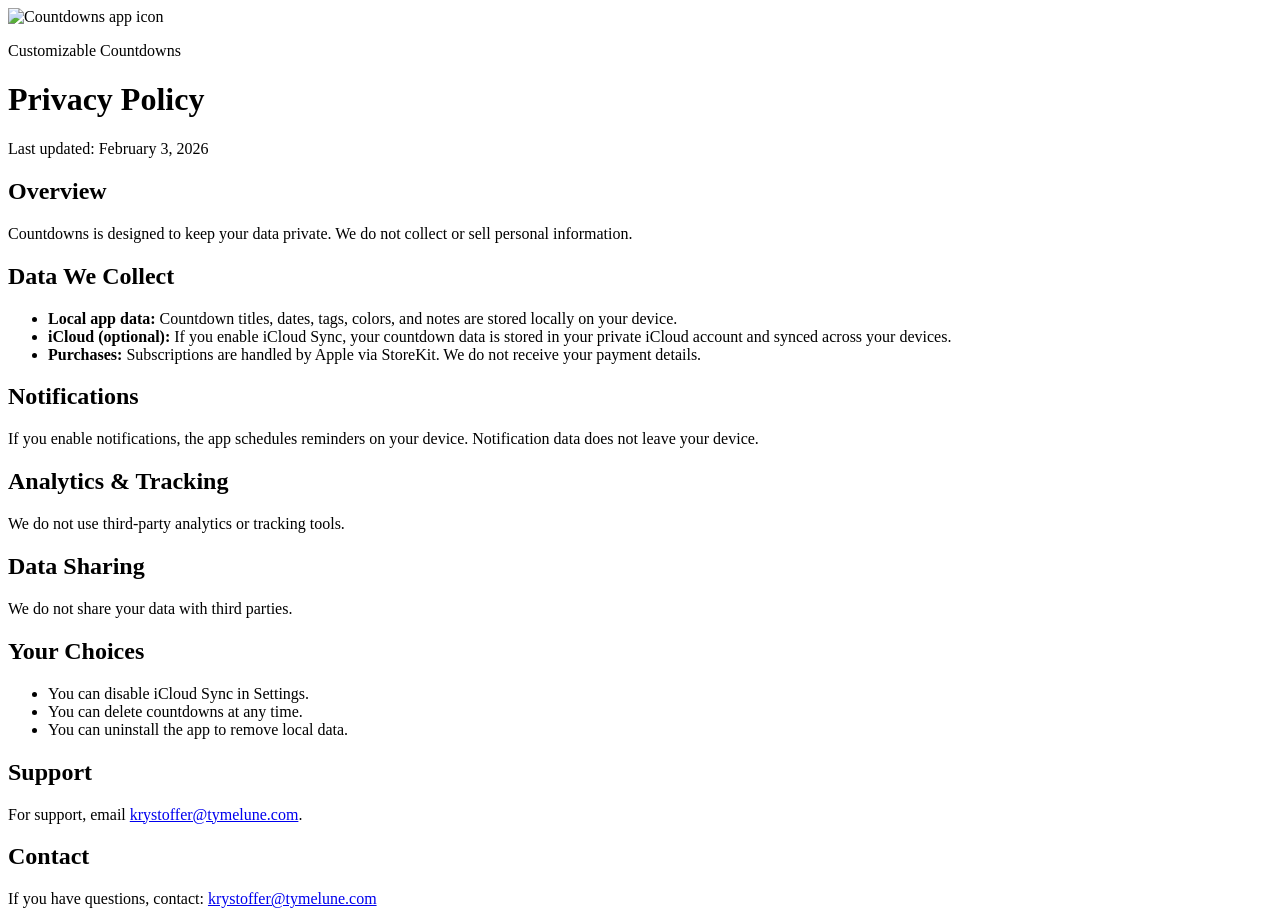
==== index.html @ 639a3c03 "Update support and contact email Replace the outdated address with krystoffer@tymelune.com in both s" ====
<!doctype html>
<html lang="en">
  <head>
    <meta charset="utf-8" />
    <meta name="viewport" content="width=device-width, initial-scale=1" />
    <title>Privacy Policy — Countdowns</title>
    <meta name="description" content="Privacy Policy for the Countdowns iOS app." />
    <link rel="icon" type="image/png" href="app-icon.png" />
    <link rel="stylesheet" href="styles.css" />
  </head>
  <body>
    <main class="page">
      <header class="hero">
        <div class="hero-top">
          <img class="app-icon" src="app-icon.png" alt="Countdowns app icon" />
          <div>
            <p class="eyebrow">Customizable Countdowns</p>
            <h1>Privacy Policy</h1>
            <p class="updated">Last updated: February 3, 2026</p>
          </div>
        </div>
      </header>

      <section>
        <h2>Overview</h2>
        <p>
          Countdowns is designed to keep your data private. We do not collect or
          sell personal information.
        </p>
      </section>

      <section>
        <h2>Data We Collect</h2>
        <ul>
          <li>
            <strong>Local app data:</strong> Countdown titles, dates, tags, colors,
            and notes are stored locally on your device.
          </li>
          <li>
            <strong>iCloud (optional):</strong> If you enable iCloud Sync, your
            countdown data is stored in your private iCloud account and synced
            across your devices.
          </li>
          <li>
            <strong>Purchases:</strong> Subscriptions are handled by Apple via
            StoreKit. We do not receive your payment details.
          </li>
        </ul>
      </section>

      <section>
        <h2>Notifications</h2>
        <p>
          If you enable notifications, the app schedules reminders on your
          device. Notification data does not leave your device.
        </p>
      </section>

      <section>
        <h2>Analytics &amp; Tracking</h2>
        <p>We do not use third-party analytics or tracking tools.</p>
      </section>

      <section>
        <h2>Data Sharing</h2>
        <p>We do not share your data with third parties.</p>
      </section>

      <section>
        <h2>Your Choices</h2>
        <ul>
          <li>You can disable iCloud Sync in Settings.</li>
          <li>You can delete countdowns at any time.</li>
          <li>You can uninstall the app to remove local data.</li>
        </ul>
      </section>

      <section>
        <h2>Support</h2>
        <p>
          For support, email
          <a href="mailto:krystoffer@tymelune.com">krystoffer@tymelune.com</a>.
        </p>
      </section>

      <section>
        <h2>Contact</h2>
        <p>
          If you have questions, contact:
          <a href="mailto:krystoffer@tymelune.com">krystoffer@tymelune.com</a>
        </p>
      </section>
    </main>
  </body>
</html>
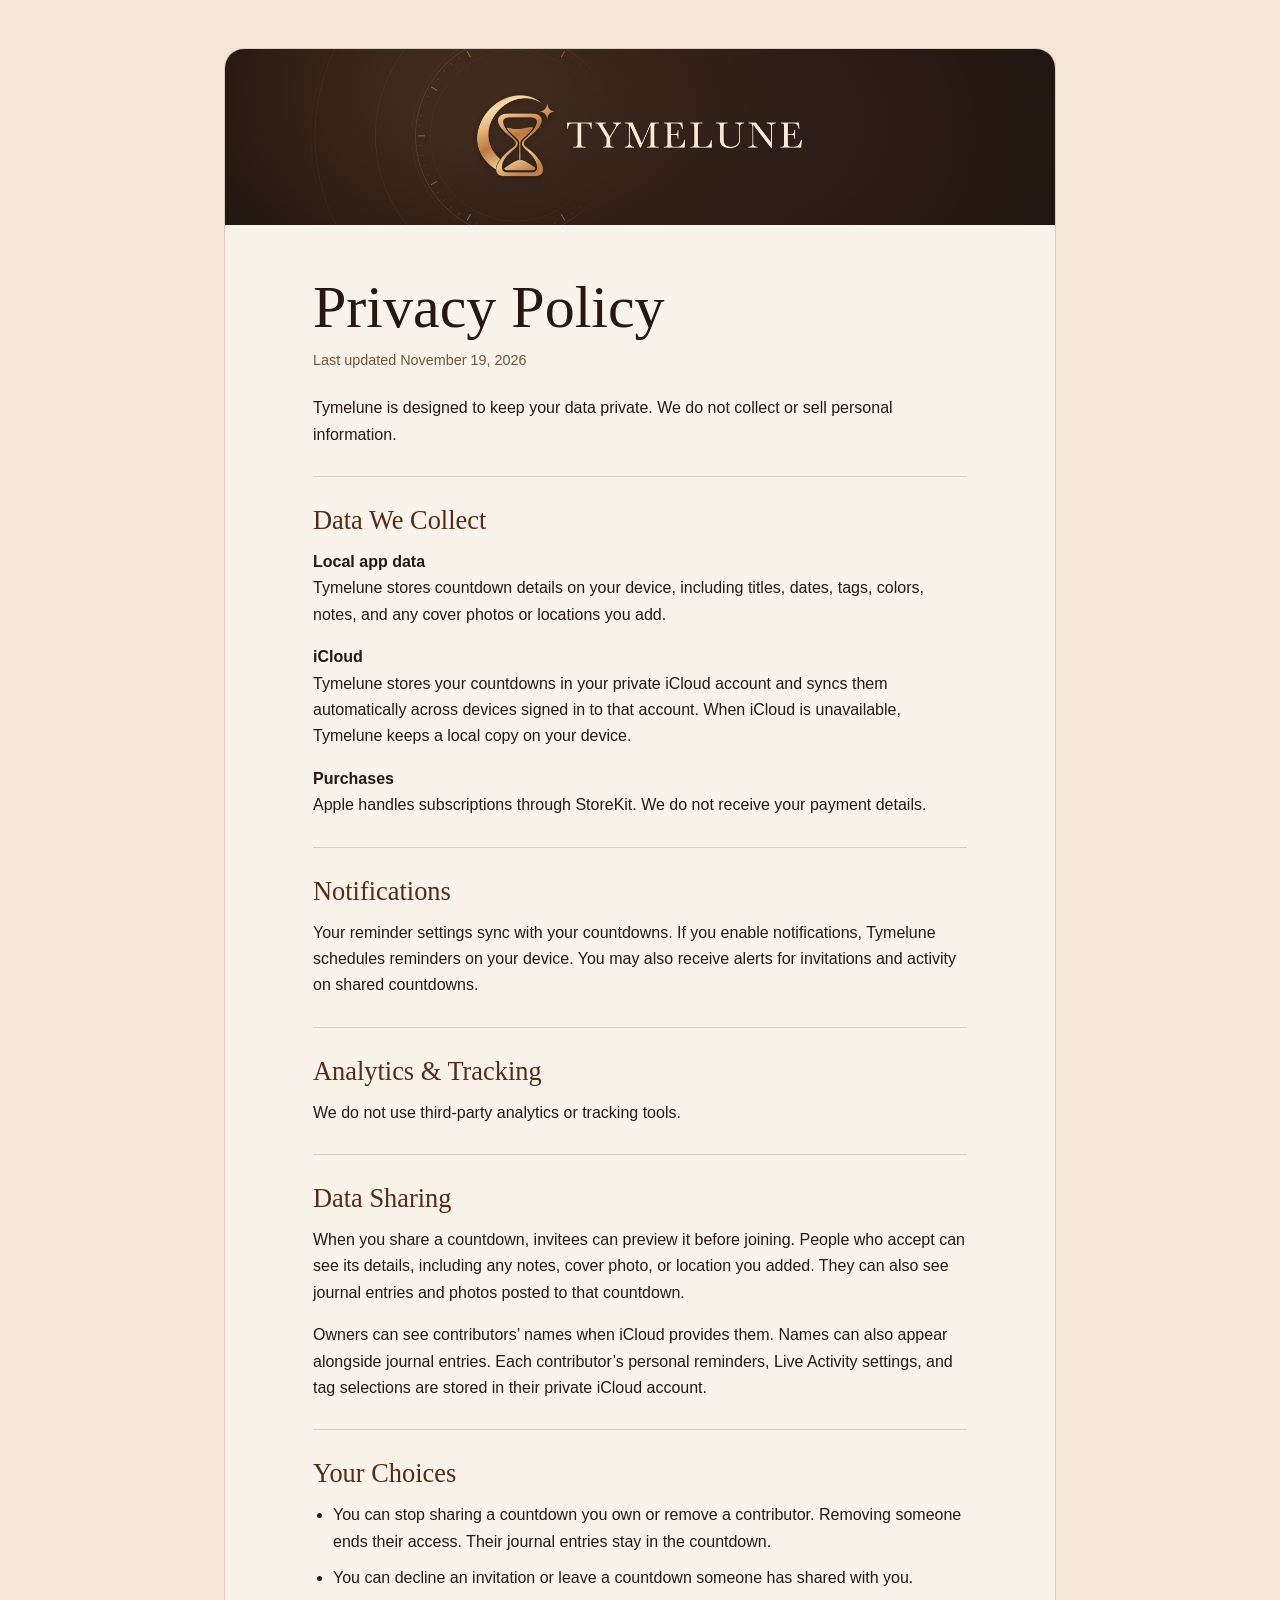
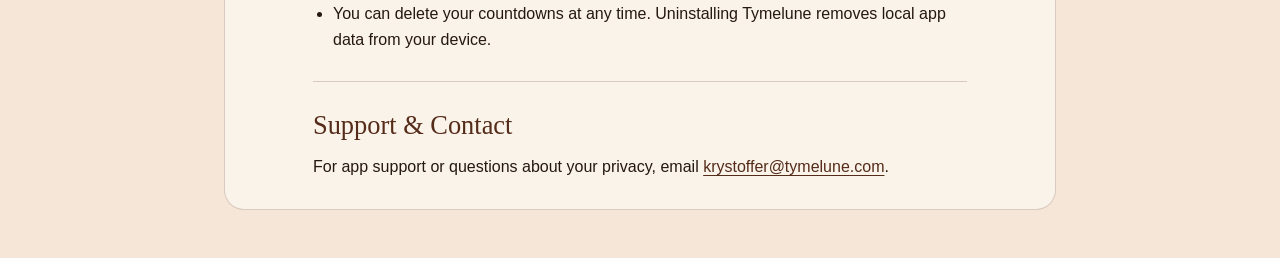
==== commit 8fb2dd66: "Refresh Tymelune privacy policy page Rebrand the page for Tymelune, clarify iCloud syncing and share" ====
--- a/index.html
+++ b/index.html
@@ -3,57 +3,37 @@
   <head>
     <meta charset="utf-8" />
     <meta name="viewport" content="width=device-width, initial-scale=1" />
-    <title>Privacy Policy — Countdowns</title>
-    <meta name="description" content="Privacy Policy for the Countdowns iOS app." />
+    <title>Privacy Policy — Tymelune</title>
+    <meta name="description" content="How Tymelune stores and syncs your countdowns, what others can see when you share one, and how to contact support." />
     <link rel="icon" type="image/png" href="app-icon.png" />
     <link rel="stylesheet" href="styles.css" />
   </head>
   <body>
     <main class="page">
-      <header class="hero">
-        <div class="hero-top">
-          <img class="app-icon" src="app-icon.png" alt="Countdowns app icon" />
-          <div>
-            <p class="eyebrow">Customizable Countdowns</p>
-            <h1>Privacy Policy</h1>
-            <p class="updated">Last updated: February 3, 2026</p>
-          </div>
+      <header>
+        <img class="wordmark" src="tymelune-header.jpg" width="1600" height="686" alt="Tymelune" />
+        <div class="intro">
+          <h1>Privacy Policy</h1>
+          <p class="updated">Last updated <time datetime="2026-11-19">November 19, 2026</time></p>
+          <p>Tymelune is designed to keep your data private. We do not collect or sell personal information.</p>
         </div>
       </header>
 
       <section>
-        <h2>Overview</h2>
-        <p>
-          Countdowns is designed to keep your data private. We do not collect or
-          sell personal information.
-        </p>
-      </section>
-
-      <section>
         <h2>Data We Collect</h2>
-        <ul>
-          <li>
-            <strong>Local app data:</strong> Countdown titles, dates, tags, colors,
-            and notes are stored locally on your device.
-          </li>
-          <li>
-            <strong>iCloud (optional):</strong> If you enable iCloud Sync, your
-            countdown data is stored in your private iCloud account and synced
-            across your devices.
-          </li>
-          <li>
-            <strong>Purchases:</strong> Subscriptions are handled by Apple via
-            StoreKit. We do not receive your payment details.
-          </li>
-        </ul>
+        <dl>
+          <dt>Local app data</dt>
+          <dd>Tymelune stores countdown details on your device, including titles, dates, tags, colors, notes, and any cover photos or locations you add.</dd>
+          <dt>iCloud</dt>
+          <dd>Tymelune stores your countdowns in your private iCloud account and syncs them automatically across devices signed in to that account. When iCloud is unavailable, Tymelune keeps a local copy on your device.</dd>
+          <dt>Purchases</dt>
+          <dd>Apple handles subscriptions through StoreKit. We do not receive your payment details.</dd>
+        </dl>
       </section>
 
       <section>
         <h2>Notifications</h2>
-        <p>
-          If you enable notifications, the app schedules reminders on your
-          device. Notification data does not leave your device.
-        </p>
+        <p>Your reminder settings sync with your countdowns. If you enable notifications, Tymelune schedules reminders on your device. You may also receive alerts for invitations and activity on shared countdowns.</p>
       </section>
 
       <section>
@@ -63,32 +43,22 @@
 
       <section>
         <h2>Data Sharing</h2>
-        <p>We do not share your data with third parties.</p>
+        <p>When you share a countdown, invitees can preview it before joining. People who accept can see its details, including any notes, cover photo, or location you added. They can also see journal entries and photos posted to that countdown.</p>
+        <p>Owners can see contributors’ names when iCloud provides them. Names can also appear alongside journal entries. Each contributor’s personal reminders, Live Activity settings, and tag selections are stored in their private iCloud account.</p>
       </section>
 
       <section>
         <h2>Your Choices</h2>
         <ul>
-          <li>You can disable iCloud Sync in Settings.</li>
-          <li>You can delete countdowns at any time.</li>
-          <li>You can uninstall the app to remove local data.</li>
+          <li>You can stop sharing a countdown you own or remove a contributor. Removing someone ends their access. Their journal entries stay in the countdown.</li>
+          <li>You can decline an invitation or leave a countdown someone has shared with you.</li>
+          <li>You can delete your countdowns at any time. Uninstalling Tymelune removes local app data from your device.</li>
         </ul>
       </section>
 
       <section>
-        <h2>Support</h2>
-        <p>
-          For support, email
-          <a href="mailto:krystoffer@tymelune.com">krystoffer@tymelune.com</a>.
-        </p>
-      </section>
-
-      <section>
-        <h2>Contact</h2>
-        <p>
-          If you have questions, contact:
-          <a href="mailto:krystoffer@tymelune.com">krystoffer@tymelune.com</a>
-        </p>
+        <h2>Support &amp; Contact</h2>
+        <p>For app support or questions about your privacy, email <a href="mailto:krystoffer@tymelune.com">krystoffer@tymelune.com</a>.</p>
       </section>
     </main>
   </body>
--- a/styles.css
+++ b/styles.css
@@ -0,0 +1,123 @@
+:root {
+  color-scheme: light dark;
+  --background: #f6e6d7;
+  --paper: #faf3ea;
+  --text: #251811;
+  --accent: #552b19;
+  --muted: #705642;
+  --border: rgb(85 43 25 / 20%);
+  --heading-font: "Cormorant Garamond", "Iowan Old Style", Palatino, Georgia, serif;
+  font-family: -apple-system, BlinkMacSystemFont, "Helvetica Neue", sans-serif;
+}
+
+@media (prefers-color-scheme: dark) {
+  :root {
+    --background: #17120f;
+    --paper: #20160f;
+    --text: #fff4e9;
+    --accent: #f6ca9f;
+    --muted: #d0bba8;
+    --border: rgb(246 202 159 / 24%);
+  }
+}
+
+* {
+  box-sizing: border-box;
+}
+
+body {
+  margin: 0;
+  padding: clamp(1rem, 4vw, 3rem) 1rem;
+  background: var(--background);
+  color: var(--text);
+  line-height: 1.65;
+}
+
+.page {
+  max-width: 52rem;
+  margin: 0 auto;
+  overflow: hidden;
+  background: var(--paper);
+  border: 1px solid var(--border);
+  border-radius: 1.25rem;
+}
+
+.wordmark {
+  display: block;
+  width: 100%;
+  height: clamp(9.5rem, 20vw, 11rem);
+  object-fit: cover;
+}
+
+.intro,
+section {
+  margin-inline: clamp(1.25rem, 7vw, 5.5rem);
+  padding-block: 1.75rem;
+}
+
+.intro {
+  padding-top: clamp(2rem, 5vw, 3rem);
+}
+
+h1,
+h2 {
+  margin: 0;
+  font-family: var(--heading-font);
+  font-weight: 500;
+  line-height: 1.15;
+}
+
+h1 {
+  font-size: clamp(2.25rem, 6vw, 3.75rem);
+}
+
+.updated {
+  margin: 0.45rem 0 1.4rem;
+  color: var(--muted);
+  font-size: 0.9rem;
+}
+
+section {
+  border-top: 1px solid var(--border);
+}
+
+h2 {
+  margin-bottom: 0.85rem;
+  color: var(--accent);
+  font-size: 1.65rem;
+}
+
+p,
+dl,
+dd,
+ul {
+  margin: 0;
+}
+
+p + p,
+dd + dt {
+  margin-top: 1rem;
+}
+
+dt {
+  font-weight: 600;
+}
+
+ul {
+  padding-left: 1.25rem;
+}
+
+li + li {
+  margin-top: 0.6rem;
+}
+
+a {
+  color: var(--accent);
+  text-underline-offset: 0.18em;
+  overflow-wrap: anywhere;
+}
+
+a:focus-visible {
+  outline: 2px solid currentColor;
+  outline-offset: 3px;
+}
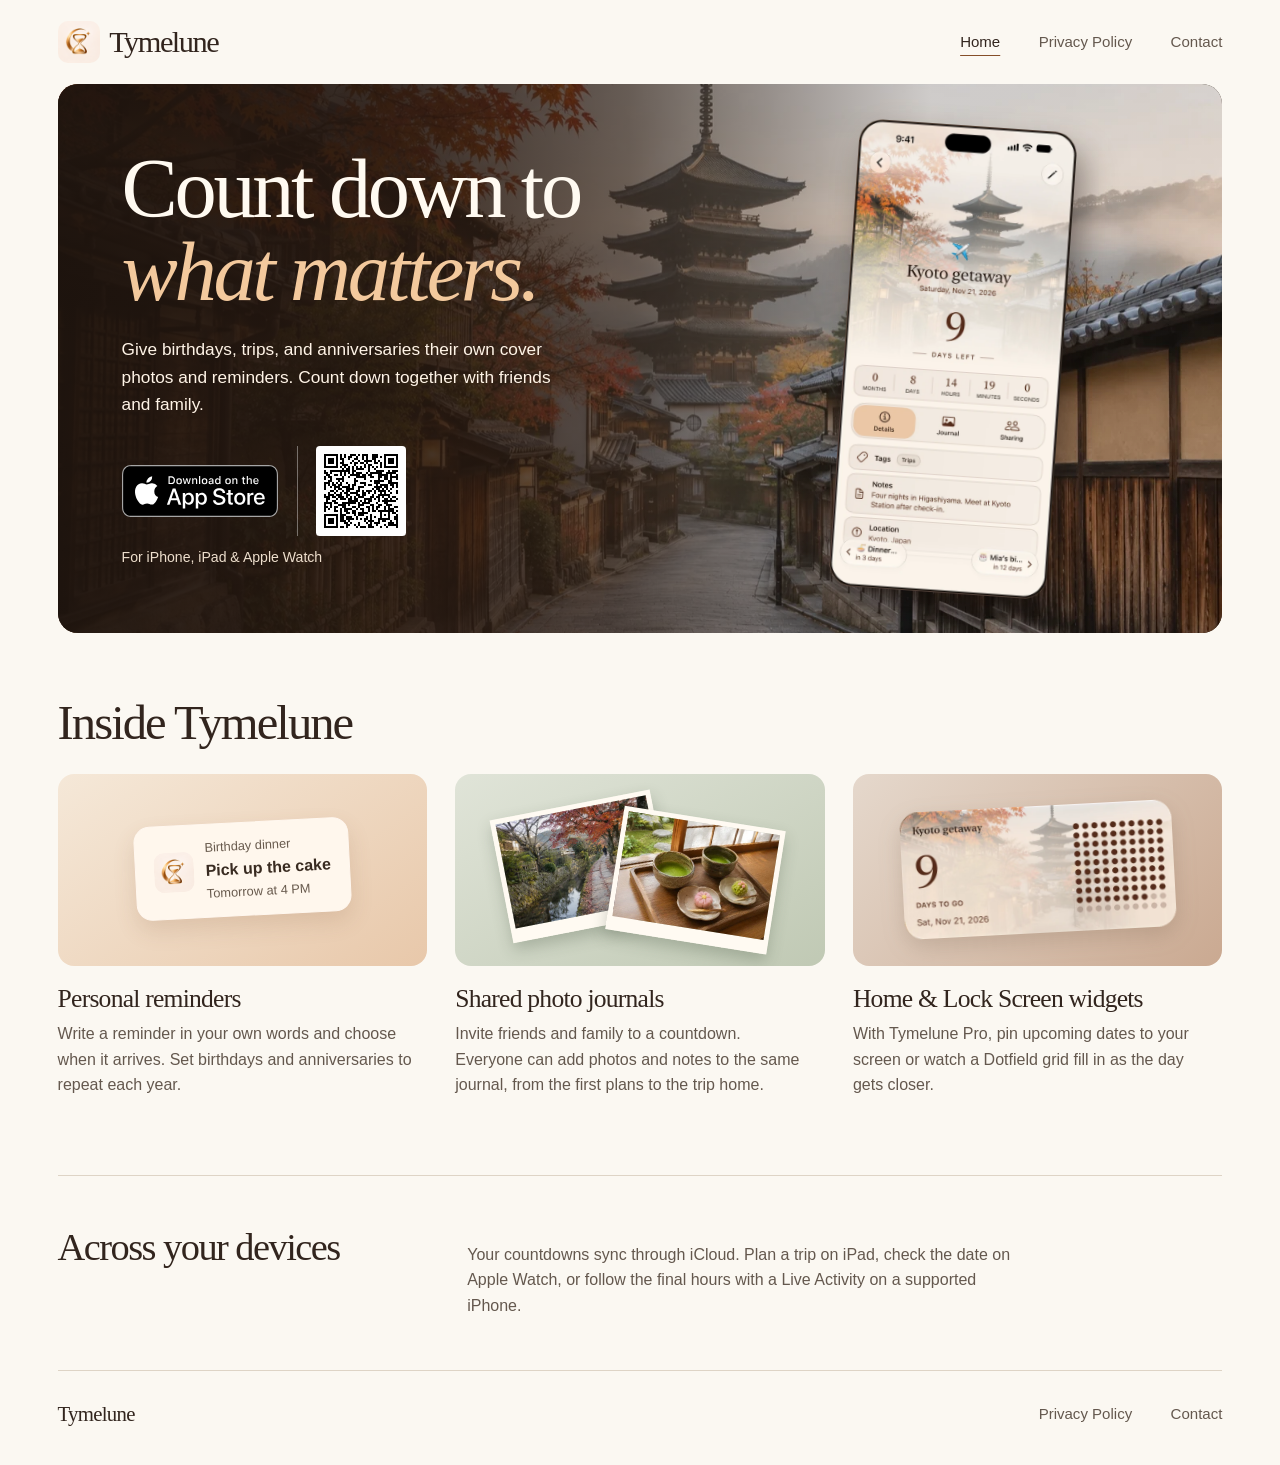
==== commit 0b55775a: "Add Tymelune homepage, privacy policy, and contact pages" ====
--- a/index.html
+++ b/index.html
@@ -3,63 +3,91 @@
   <head>
     <meta charset="utf-8" />
     <meta name="viewport" content="width=device-width, initial-scale=1" />
-    <title>Privacy Policy — Tymelune</title>
-    <meta name="description" content="How Tymelune stores and syncs your countdowns, what others can see when you share one, and how to contact support." />
+    <title>Tymelune — Countdowns &amp; Widgets</title>
+    <meta name="description" content="Count down to birthdays, trips, and anniversaries with personal reminders, shared photo journals, and widgets. Download Tymelune for iPhone, iPad, and Apple Watch." />
     <link rel="icon" type="image/png" href="app-icon.png" />
     <link rel="stylesheet" href="styles.css" />
   </head>
   <body>
-    <main class="page">
-      <header>
-        <img class="wordmark" src="tymelune-header.jpg" width="1600" height="686" alt="Tymelune" />
-        <div class="intro">
-          <h1>Privacy Policy</h1>
-          <p class="updated">Last updated <time datetime="2026-11-19">November 19, 2026</time></p>
-          <p>Tymelune is designed to keep your data private. We do not collect or sell personal information.</p>
+    <a class="skip-link" href="#main">Skip to content</a>
+    <header class="site-header">
+      <div class="shell masthead">
+        <a class="brand" href="index.html" aria-label="Tymelune home">
+          <img src="app-icon.png" alt="" width="42" height="42" />
+          Tymelune
+        </a>
+        <nav class="primary-nav" aria-label="Main navigation">
+          <a href="index.html" aria-current="page">Home</a>
+          <a href="privacy.html">Privacy Policy</a>
+          <a href="contact.html">Contact</a>
+        </nav>
+      </div>
+    </header>
+
+    <main id="main" class="shell">
+      <section class="hero" aria-labelledby="hero-title">
+        <img class="hero-landscape" src="assets/kyoto.webp" width="1450" height="966" alt="" fetchpriority="high" />
+        <div class="hero-copy">
+          <h1 id="hero-title">Count down to<br /><em>what matters.</em></h1>
+          <p>Give birthdays, trips, and anniversaries their own cover photos and reminders. Count down together with friends and family.</p>
+          <div class="download">
+            <a class="store-badge" href="https://apps.apple.com/us/app/tymelune-countdowns-widgets/id6758598164">
+              <img src="assets/app-store-badge.svg" width="156" height="52" alt="Download Tymelune on the App Store" />
+            </a>
+            <a class="scan-link" href="https://apps.apple.com/us/app/tymelune-countdowns-widgets/id6758598164" aria-label="Open Tymelune on the App Store">
+              <img src="assets/app-store-qr.png" width="90" height="90" alt="QR code for the Tymelune App Store listing" />
+            </a>
+          </div>
+          <p class="platforms">For iPhone, iPad &amp; Apple Watch</p>
         </div>
-      </header>
-
-      <section>
-        <h2>Data We Collect</h2>
-        <dl>
-          <dt>Local app data</dt>
-          <dd>Tymelune stores countdown details on your device, including titles, dates, tags, colors, notes, and any cover photos or locations you add.</dd>
-          <dt>iCloud</dt>
-          <dd>Tymelune stores your countdowns in your private iCloud account and syncs them automatically across devices signed in to that account. When iCloud is unavailable, Tymelune keeps a local copy on your device.</dd>
-          <dt>Purchases</dt>
-          <dd>Apple handles subscriptions through StoreKit. We do not receive your payment details.</dd>
-        </dl>
+        <div class="hero-device">
+          <img src="assets/countdown-detail.webp" width="524" height="1126" alt="Tymelune showing nine days until a Kyoto getaway, with a cover photo, notes, and a shared journal." />
+        </div>
       </section>
 
-      <section>
-        <h2>Notifications</h2>
-        <p>Your reminder settings sync with your countdowns. If you enable notifications, Tymelune schedules reminders on your device. You may also receive alerts for invitations and activity on shared countdowns.</p>
+      <section class="features" aria-labelledby="features-title">
+        <h2 id="features-title">Inside Tymelune</h2>
+        <div class="feature-grid">
+          <article>
+            <div class="feature-art reminder-art" aria-hidden="true">
+              <div class="reminder">
+                <img src="app-icon.png" width="40" height="40" alt="" />
+                <div><span>Birthday dinner</span><strong>Pick up the cake</strong><small>Tomorrow at 4 PM</small></div>
+              </div>
+            </div>
+            <h3>Personal reminders</h3>
+            <p>Write a reminder in your own words and choose when it arrives. Set birthdays and anniversaries to repeat each year.</p>
+          </article>
+          <article>
+            <div class="feature-art journal-art" aria-hidden="true">
+              <img class="print print-walk" src="assets/canal-walk.webp" width="700" height="466" alt="" loading="lazy" />
+              <img class="print print-tea" src="assets/tea-house.webp" width="450" height="300" alt="" loading="lazy" />
+            </div>
+            <h3>Shared photo journals</h3>
+            <p>Invite friends and family to a countdown. Everyone can add photos and notes to the same journal, from the first plans to the trip home.</p>
+          </article>
+          <article>
+            <div class="feature-art widget-art">
+              <img src="assets/dotfield-widget.webp" width="650" height="304" alt="A Dotfield widget showing the days left until a Kyoto trip." loading="lazy" />
+            </div>
+            <h3>Home &amp; Lock Screen widgets</h3>
+            <p>With Tymelune Pro, pin upcoming dates to your screen or watch a Dotfield grid fill in as the day gets closer.</p>
+          </article>
+        </div>
       </section>
 
-      <section>
-        <h2>Analytics &amp; Tracking</h2>
-        <p>We do not use third-party analytics or tracking tools.</p>
-      </section>
-
-      <section>
-        <h2>Data Sharing</h2>
-        <p>When you share a countdown, invitees can preview it before joining. People who accept can see its details, including any notes, cover photo, or location you added. They can also see journal entries and photos posted to that countdown.</p>
-        <p>Owners can see contributors’ names when iCloud provides them. Names can also appear alongside journal entries. Each contributor’s personal reminders, Live Activity settings, and tag selections are stored in their private iCloud account.</p>
-      </section>
-
-      <section>
-        <h2>Your Choices</h2>
-        <ul>
-          <li>You can stop sharing a countdown you own or remove a contributor. Removing someone ends their access. Their journal entries stay in the countdown.</li>
-          <li>You can decline an invitation or leave a countdown someone has shared with you.</li>
-          <li>You can delete your countdowns at any time. Uninstalling Tymelune removes local app data from your device.</li>
-        </ul>
-      </section>
-
-      <section>
-        <h2>Support &amp; Contact</h2>
-        <p>For app support or questions about your privacy, email <a href="mailto:krystoffer@tymelune.com">krystoffer@tymelune.com</a>.</p>
+      <section class="device-sync" aria-labelledby="sync-title">
+        <h2 id="sync-title">Across your devices</h2>
+        <p>Your countdowns sync through iCloud. Plan a trip on iPad, check the date on Apple Watch, or follow the final hours with a Live Activity on a supported iPhone.</p>
       </section>
     </main>
+
+    <footer class="shell site-footer">
+      <a class="footer-brand" href="index.html">Tymelune</a>
+      <nav aria-label="Footer navigation">
+        <a href="privacy.html">Privacy Policy</a>
+        <a href="contact.html">Contact</a>
+      </nav>
+    </footer>
   </body>
 </html>
--- a/styles.css
+++ b/styles.css
@@ -1,123 +1,224 @@
 :root {
   color-scheme: light dark;
-  --background: #f6e6d7;
-  --paper: #faf3ea;
-  --text: #251811;
-  --accent: #552b19;
-  --muted: #705642;
-  --border: rgb(85 43 25 / 20%);
-  --heading-font: "Cormorant Garamond", "Iowan Old Style", Palatino, Georgia, serif;
-  font-family: -apple-system, BlinkMacSystemFont, "Helvetica Neue", sans-serif;
+  --paper: #fbf8f2;
+  --panel: #f4ecdf;
+  --ink: #32251e;
+  --muted: #64584e;
+  --accent: #854e29;
+  --line: #ded4c6;
+  --serif: "Iowan Old Style", "Palatino Linotype", Palatino, Georgia, serif;
+  font-family: -apple-system, BlinkMacSystemFont, "Segoe UI", sans-serif;
+  color: var(--ink);
+  background: var(--paper);
 }
 
 @media (prefers-color-scheme: dark) {
   :root {
-    --background: #17120f;
-    --paper: #20160f;
-    --text: #fff4e9;
-    --accent: #f6ca9f;
-    --muted: #d0bba8;
-    --border: rgb(246 202 159 / 24%);
+    --paper: #201b17;
+    --panel: #2b241e;
+    --ink: #f8eee2;
+    --muted: #c8b9a9;
+    --accent: #edb587;
+    --line: #493d33;
   }
 }
 
-* {
-  box-sizing: border-box;
-}
-
-body {
-  margin: 0;
-  padding: clamp(1rem, 4vw, 3rem) 1rem;
-  background: var(--background);
-  color: var(--text);
-  line-height: 1.65;
-}
-
-.page {
-  max-width: 52rem;
-  margin: 0 auto;
+* { box-sizing: border-box; }
+body { margin: 0; line-height: 1.6; }
+img { display: block; max-width: 100%; }
+h1, h2, h3, p, dl, dd { margin: 0; }
+h1, h2, h3, .brand, .footer-brand {
+  font-family: var(--serif);
+  font-weight: 500;
+  line-height: 1.08;
+}
+h1, h2 { letter-spacing: -.04em; }
+h1 { font-size: clamp(2.75rem, 5.6vw, 5rem); }
+h2 { font-size: clamp(2.2rem, 3.8vw, 3.3rem); }
+h3 { font-size: clamp(1.5rem, 2vw, 1.85rem); letter-spacing: -.03em; }
+a { color: var(--accent); text-underline-offset: .22em; }
+a:focus-visible { outline: 3px solid currentColor; outline-offset: 4px; }
+.shell { width: min(78rem, calc(100% - clamp(2rem, 9vw, 9rem))); margin-inline: auto; }
+.skip-link { position: absolute; z-index: 5; left: 1rem; top: -6rem; background: var(--paper); padding: .5rem 1rem; }
+.skip-link:focus { top: .5rem; }
+.masthead, .site-footer, .primary-nav, .site-footer nav, .brand { display: flex; align-items: center; }
+.masthead, .site-footer { justify-content: space-between; gap: 1.2rem; }
+.masthead { padding-block: 1.25rem; }
+.brand, .footer-brand { color: var(--ink); text-decoration: none; }
+.brand { gap: .6rem; font-size: 1.9rem; letter-spacing: -.05em; }
+.brand img { border-radius: 24%; }
+.primary-nav, .site-footer nav { gap: clamp(1rem, 3vw, 2.4rem); }
+.primary-nav a, .site-footer nav a {
+  display: inline-flex;
+  align-items: center;
+  min-height: 2.75rem;
+  color: var(--muted);
+  font-size: .94rem;
+  text-decoration: none;
+}
+.primary-nav a[aria-current], .primary-nav a:hover, .site-footer nav a:hover {
+  color: var(--ink);
+  text-decoration: underline;
+  text-decoration-color: var(--accent);
+  text-underline-offset: .5em;
+}
+.site-footer { border-top: 1px solid var(--line); padding-block: 1.35rem 1.8rem; }
+.footer-brand { font-size: 1.3rem; letter-spacing: -.035em; }
+
+.hero {
+  position: relative;
+  isolation: isolate;
+  display: grid;
+  grid-template-columns: 1.1fr .9fr;
+  align-items: center;
   overflow: hidden;
-  background: var(--paper);
-  border: 1px solid var(--border);
+  min-height: 32rem;
   border-radius: 1.25rem;
-}
-
-.wordmark {
-  display: block;
+  background: #31251c;
+  color: #fffaf1;
+}
+.hero-landscape, .hero::before {
+  position: absolute;
+  inset: 0;
   width: 100%;
-  height: clamp(9.5rem, 20vw, 11rem);
+  height: 100%;
+}
+.hero-landscape { z-index: -2; object-fit: cover; object-position: 50% 50%; }
+.hero::before {
+  content: "";
+  z-index: -1;
+  background: linear-gradient(90deg, rgb(30 20 14 / 96%) 0%, rgb(36 23 16 / 89%) 29%, rgb(41 26 16 / 66%) 49%, rgb(44 28 18 / 7%) 75%);
+}
+.hero-copy { padding: clamp(2rem, 5vw, 4.5rem) 0 clamp(2rem, 5vw, 4.5rem) clamp(2rem, 5vw, 4.5rem); }
+.hero h1 { font-size: clamp(3.4rem, 6.6vw, 6rem); line-height: .98; }
+.hero h1 em { color: #f3c99d; font-weight: inherit; }
+.hero-copy > p { max-width: 27rem; margin-top: 1.4rem; font-size: 1.08rem; color: #fff4e7; }
+.download { display: flex; align-items: center; gap: 1.2rem; margin-top: 1.7rem; }
+.download a { display: block; color: #fffaf1; border-radius: .5rem; }
+.store-badge img { width: 9.75rem; height: auto; }
+.download .scan-link { padding-left: 1.15rem; border-left: 1px solid rgb(255 255 255 / 38%); border-radius: 0; }
+.scan-link img { border-radius: .24rem; image-rendering: pixelated; }
+.hero-copy .platforms { margin-top: .65rem; font-size: .88rem; color: #eedfcd; }
+.hero-device { display: grid; place-items: center; align-self: stretch; padding: 1.9rem 1rem 1.9rem 0; }
+.hero-device img {
+  width: clamp(11rem, 17vw, 14rem);
+  height: auto;
+  transform: rotate(4deg);
+  filter: drop-shadow(.6rem 1rem 1rem rgb(22 13 7 / 42%));
+}
+
+.features { padding-block: clamp(2.5rem, 5vw, 4.5rem) clamp(3rem, 6vw, 5rem); }
+.feature-grid { display: grid; grid-template-columns: repeat(3, minmax(0, 1fr)); gap: clamp(1.2rem, 2.2vw, 2rem); margin-top: 1.5rem; }
+.feature-art {
+  display: grid;
+  place-items: center;
+  position: relative;
+  height: clamp(11rem, 15vw, 13rem);
+  border-radius: 1rem;
+  overflow: hidden;
+}
+.feature-grid h3 { margin-block: 1.2rem .55rem; }
+.feature-grid p { color: var(--muted); max-width: 40ch; }
+.reminder-art { background: linear-gradient(145deg, #f5e8d8, #e8c8aa); }
+.reminder {
+  display: flex;
+  align-items: center;
+  gap: .7rem;
+  padding: .8rem 1.15rem;
+  border: 1px solid #fff7ef;
+  border-radius: 1rem;
+  background: #fff7ed;
+  color: #392b21;
+  box-shadow: 0 .65rem 1.4rem #80583729;
+  transform: rotate(-3deg);
+}
+.reminder img { border-radius: .65rem; }
+.reminder span, .reminder strong, .reminder small { display: block; }
+.reminder span, .reminder small { color: #685a4d; font-size: .8rem; }
+.reminder strong { font-size: 1rem; }
+.journal-art { background: linear-gradient(150deg, #e0e4d8, #c0c9b4); }
+.print {
+  position: absolute;
+  top: 50%;
+  width: 44%;
+  max-width: 10.9rem;
+  height: 65%;
   object-fit: cover;
-}
-
-.intro,
-section {
-  margin-inline: clamp(1.25rem, 7vw, 5.5rem);
-  padding-block: 1.75rem;
-}
-
-.intro {
-  padding-top: clamp(2rem, 5vw, 3rem);
-}
-
-h1,
-h2 {
-  margin: 0;
-  font-family: var(--heading-font);
-  font-weight: 500;
-  line-height: 1.15;
-}
-
-h1 {
-  font-size: clamp(2.25rem, 6vw, 3.75rem);
-}
-
-.updated {
-  margin: 0.45rem 0 1.4rem;
-  color: var(--muted);
-  font-size: 0.9rem;
-}
-
-section {
-  border-top: 1px solid var(--border);
-}
-
-h2 {
-  margin-bottom: 0.85rem;
-  color: var(--accent);
-  font-size: 1.65rem;
-}
-
-p,
-dl,
-dd,
-ul {
-  margin: 0;
-}
-
-p + p,
-dd + dt {
-  margin-top: 1rem;
-}
-
-dt {
-  font-weight: 600;
-}
-
-ul {
-  padding-left: 1.25rem;
-}
-
-li + li {
-  margin-top: 0.6rem;
-}
-
-a {
-  color: var(--accent);
-  text-underline-offset: 0.18em;
-  overflow-wrap: anywhere;
-}
-
-a:focus-visible {
-  outline: 2px solid currentColor;
-  outline-offset: 3px;
-}
+  border: .37rem solid #fffaf2;
+  border-bottom-width: .9rem;
+  box-shadow: 0 .45rem .9rem #35422e40;
+}
+.print-walk { right: 44%; transform: translateY(-53%) rotate(-11deg); }
+.print-tea { left: 43%; transform: translateY(-42%) rotate(9deg); }
+.widget-art { background: linear-gradient(135deg, #e5d8cc, #caa991); }
+.widget-art img { width: 76%; max-width: 17rem; height: auto; transform: rotate(-3deg); filter: drop-shadow(0 .5rem .65rem #654f3e33); }
+
+.device-sync { display: grid; grid-template-columns: 1fr 2fr; gap: 2rem; align-items: baseline; border-top: 1px solid var(--line); padding-block: clamp(2rem, 4vw, 3.5rem); }
+.device-sync h2 { font-size: clamp(1.75rem, 3vw, 2.5rem); }
+.device-sync p { color: var(--muted); max-width: 62ch; }
+
+.page-heading { padding-block: clamp(2rem, 5vw, 4rem); border-bottom: 1px solid var(--line); }
+.page-heading p { max-width: 63ch; }
+.updated { margin: .8rem 0 1.4rem; font-size: .94rem; color: var(--muted); }
+.policy-layout { display: grid; grid-template-columns: minmax(12rem, 1fr) minmax(0, 3fr); gap: clamp(2rem, 7vw, 6rem); padding: 2.5rem 0 4rem; }
+.contents { align-self: start; position: sticky; top: 1.5rem; }
+.contents h2 { font: 600 1rem/1.5 -apple-system, BlinkMacSystemFont, "Segoe UI", sans-serif; letter-spacing: 0; }
+.contents ul { padding: 0; list-style: none; margin: .6rem 0 0; }
+.contents a { display: inline-block; padding-block: .35rem; }
+.policy-text { max-width: 67ch; }
+.policy-text section { scroll-margin-top: 1.5rem; }
+.policy-text section + section { margin-top: 2rem; padding-top: 2rem; border-top: 1px solid var(--line); }
+.policy-text h2 { font-size: 1.85rem; margin-bottom: .9rem; }
+.policy-text dt { font-weight: 650; }
+.policy-text dd + dt, .policy-text p + p { margin-top: 1rem; }
+.policy-text ul { margin: 0; padding-left: 1.3rem; }
+.policy-text li + li { margin-top: .55rem; }
+.contact-page { padding-block: 1rem clamp(3rem, 6vw, 5rem); }
+.contact-panel { display: grid; grid-template-columns: 1.25fr 1fr; overflow: hidden; border-radius: 1.25rem; background: var(--panel); }
+.contact-copy { align-self: center; padding: clamp(2rem, 5vw, 4rem); }
+.contact-copy p { max-width: 42ch; margin-top: 1.3rem; color: var(--muted); }
+.email-link { display: inline-block; margin-top: 1.2rem; font-size: clamp(1rem, 2vw, 1.45rem); overflow-wrap: anywhere; }
+.contact-copy .contact-note { font-size: 1rem; margin-top: 2rem; }
+.contact-photo { width: 100%; height: 100%; min-height: 27rem; object-fit: cover; }
+
+@media (max-width: 56rem) {
+  .hero { min-height: 28rem; grid-template-columns: 1.25fr .75fr; }
+  .hero-copy { padding-left: 2rem; }
+  .feature-grid { gap: 1rem; }
+  .reminder { padding: .65rem .8rem; gap: .45rem; }
+  .reminder img { width: 2rem; height: 2rem; }
+}
+
+@media (max-width: 45rem) {
+  .masthead { gap: .65rem; padding-block: .85rem; }
+  .brand { gap: .35rem; font-size: 1.55rem; }
+  .brand img { width: 2.05rem; height: 2.05rem; }
+  .primary-nav { gap: .85rem; }
+  .primary-nav a { font-size: .875rem; }
+  .hero { display: flex; align-items: flex-end; min-height: 31rem; }
+  .hero-device { display: none; }
+  .hero-landscape { object-position: 58% center; }
+  .hero::before { background: linear-gradient(0deg, #241910 1%, rgb(36 25 16 / 93%) 34%, rgb(36 25 16 / 82%) 49%, rgb(36 25 16 / 10%) 84%); }
+  .hero-copy { padding: 8rem 1.6rem 1.8rem; }
+  .hero h1 { font-size: clamp(3rem, 9vw, 4.3rem); }
+  .hero-copy > p { font-size: 1rem; margin-top: 1rem; }
+  .download { margin-top: 1.35rem; }
+  .download .scan-link { display: none; }
+  .feature-grid { grid-template-columns: 1fr; gap: 2rem; }
+  .feature-art { height: 11.5rem; }
+  .feature-grid p { max-width: 56ch; }
+  .feature-grid h3 { margin-top: .95rem; }
+  .device-sync { grid-template-columns: 1fr; gap: .75rem; }
+  .policy-layout { grid-template-columns: 1fr; gap: 2rem; }
+  .contents { position: static; }
+  .contents ul { display: flex; flex-wrap: wrap; gap: 0 1.2rem; }
+  .contact-panel { grid-template-columns: 1fr; }
+  .contact-photo { min-height: 0; height: 13rem; }
+  .contact-copy { padding: 2rem 1.5rem; }
+}
+
+@media (max-width: 24rem) {
+  .masthead { flex-wrap: wrap; }
+  .primary-nav { gap: 1rem; }
+  .hero-copy { padding-inline: 1.15rem; }
+}
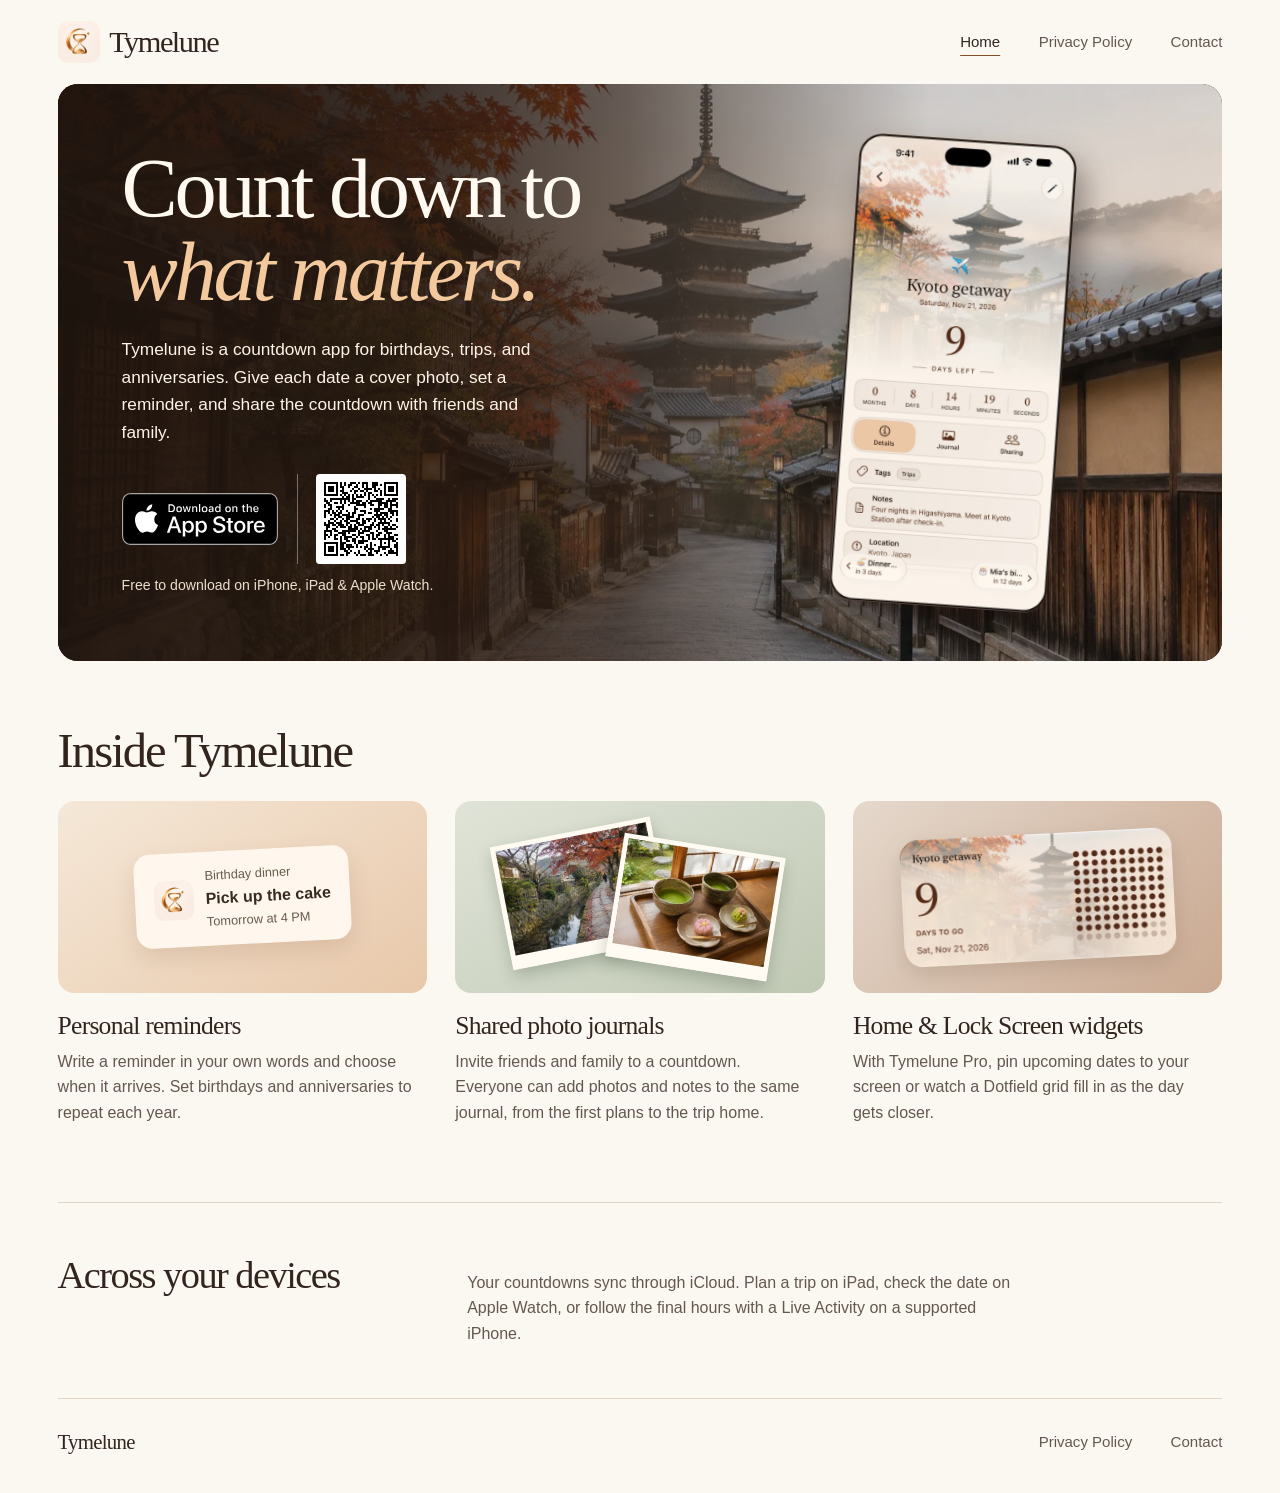
==== commit a3e531d6: "Improve search metadata and mobile loading for Tymelune" ====
--- a/index.html
+++ b/index.html
@@ -3,10 +3,40 @@
   <head>
     <meta charset="utf-8" />
     <meta name="viewport" content="width=device-width, initial-scale=1" />
-    <title>Tymelune — Countdowns &amp; Widgets</title>
-    <meta name="description" content="Count down to birthdays, trips, and anniversaries with personal reminders, shared photo journals, and widgets. Download Tymelune for iPhone, iPad, and Apple Watch." />
+    <title>Tymelune — Countdown App for iPhone, iPad &amp; Apple Watch</title>
+    <meta name="description" content="Count down to birthdays, trips, and anniversaries with Tymelune. Set reminders, share a photo journal, and add countdown widgets to your Home or Lock Screen." />
+    <link rel="canonical" href="https://toffyffot.github.io/tymelune-info-page/" />
+    <meta property="og:type" content="website" />
+    <meta property="og:site_name" content="Tymelune" />
+    <meta property="og:title" content="Tymelune — Countdown App for iPhone, iPad &amp; Apple Watch" />
+    <meta property="og:description" content="Count down to birthdays, trips, and anniversaries with Tymelune. Set reminders, share a photo journal, and add countdown widgets to your Home or Lock Screen." />
+    <meta property="og:url" content="https://toffyffot.github.io/tymelune-info-page/" />
+    <meta property="og:image" content="https://toffyffot.github.io/tymelune-info-page/tymelune-header.jpg" />
+    <meta property="og:image:width" content="1600" />
+    <meta property="og:image:height" content="686" />
+    <meta property="og:image:alt" content="Tymelune wordmark with a gold crescent and hourglass" />
+    <meta name="twitter:card" content="summary_large_image" />
     <link rel="icon" type="image/png" href="app-icon.png" />
     <link rel="stylesheet" href="styles.css" />
+    <script type="application/ld+json">
+      {
+        "@context": "https://schema.org",
+        "@type": "MobileApplication",
+        "name": "Tymelune",
+        "url": "https://toffyffot.github.io/tymelune-info-page/",
+        "description": "A countdown app for birthdays, trips, and anniversaries with personal reminders, shared photo journals, and optional Pro widgets.",
+        "applicationCategory": "Productivity",
+        "operatingSystem": ["iOS", "iPadOS", "watchOS"],
+        "image": "https://toffyffot.github.io/tymelune-info-page/app-icon.png",
+        "screenshot": "https://toffyffot.github.io/tymelune-info-page/assets/countdown-detail.webp",
+        "downloadUrl": "https://apps.apple.com/us/app/tymelune-countdowns-widgets/id6758598164",
+        "offers": {
+          "@type": "Offer",
+          "price": "0",
+          "priceCurrency": "USD"
+        }
+      }
+    </script>
   </head>
   <body>
     <a class="skip-link" href="#main">Skip to content</a>
@@ -26,10 +56,13 @@
 
     <main id="main" class="shell">
       <section class="hero" aria-labelledby="hero-title">
-        <img class="hero-landscape" src="assets/kyoto.webp" width="1450" height="966" alt="" fetchpriority="high" />
+        <img class="hero-landscape" src="assets/kyoto.webp"
+             srcset="assets/kyoto-800.webp 800w, assets/kyoto.webp 1450w"
+             sizes="(max-width: 86rem) 91vw, 78rem"
+             width="1450" height="966" alt="" fetchpriority="high" />
         <div class="hero-copy">
           <h1 id="hero-title">Count down to<br /><em>what matters.</em></h1>
-          <p>Give birthdays, trips, and anniversaries their own cover photos and reminders. Count down together with friends and family.</p>
+          <p>Tymelune is a countdown app for birthdays, trips, and anniversaries. Give each date a cover photo, set a reminder, and share the countdown with friends and family.</p>
           <div class="download">
             <a class="store-badge" href="https://apps.apple.com/us/app/tymelune-countdowns-widgets/id6758598164">
               <img src="assets/app-store-badge.svg" width="156" height="52" alt="Download Tymelune on the App Store" />
@@ -38,7 +71,7 @@
               <img src="assets/app-store-qr.png" width="90" height="90" alt="QR code for the Tymelune App Store listing" />
             </a>
           </div>
-          <p class="platforms">For iPhone, iPad &amp; Apple Watch</p>
+          <p class="platforms">Free to download on iPhone, iPad &amp; Apple Watch.</p>
         </div>
         <div class="hero-device">
           <img src="assets/countdown-detail.webp" width="524" height="1126" alt="Tymelune showing nine days until a Kyoto getaway, with a cover photo, notes, and a shared journal." />
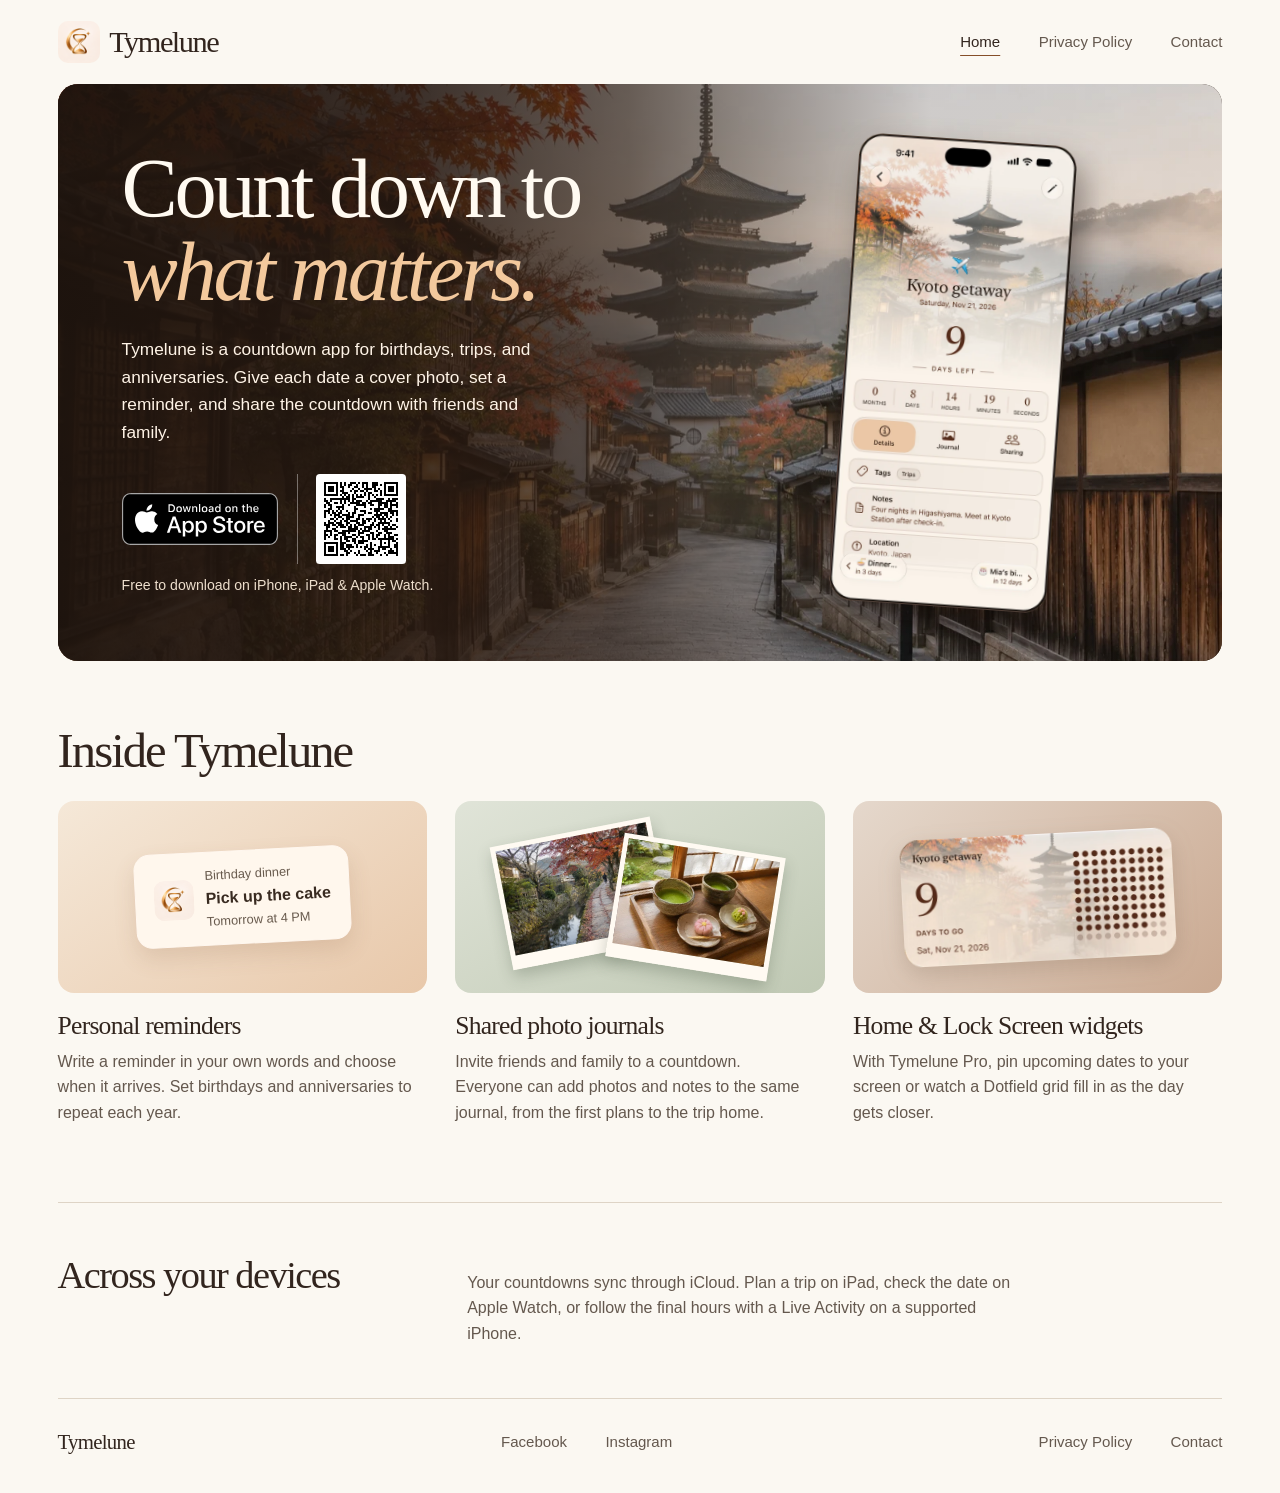
==== commit f2d7dc4e: "Add social links to site footers Add Facebook and Instagram links across all page footers, include t" ====
--- a/index.html
+++ b/index.html
@@ -24,6 +24,10 @@
         "@type": "MobileApplication",
         "name": "Tymelune",
         "url": "https://toffyffot.github.io/tymelune-info-page/",
+        "sameAs": [
+          "https://www.facebook.com/tymelune",
+          "https://www.instagram.com/tymelune"
+        ],
         "description": "A countdown app for birthdays, trips, and anniversaries with personal reminders, shared photo journals, and optional Pro widgets.",
         "applicationCategory": "Productivity",
         "operatingSystem": ["iOS", "iPadOS", "watchOS"],
@@ -117,6 +121,10 @@
 
     <footer class="shell site-footer">
       <a class="footer-brand" href="index.html">Tymelune</a>
+      <nav aria-label="Follow Tymelune">
+        <a href="https://www.facebook.com/tymelune">Facebook</a>
+        <a href="https://www.instagram.com/tymelune">Instagram</a>
+      </nav>
       <nav aria-label="Footer navigation">
         <a href="privacy.html">Privacy Policy</a>
         <a href="contact.html">Contact</a>
--- a/styles.css
+++ b/styles.css
@@ -190,6 +190,7 @@
 }
 
 @media (max-width: 45rem) {
+  .site-footer { flex-direction: column; align-items: flex-start; gap: .25rem; }
   .masthead { gap: .65rem; padding-block: .85rem; }
   .brand { gap: .35rem; font-size: 1.55rem; }
   .brand img { width: 2.05rem; height: 2.05rem; }
